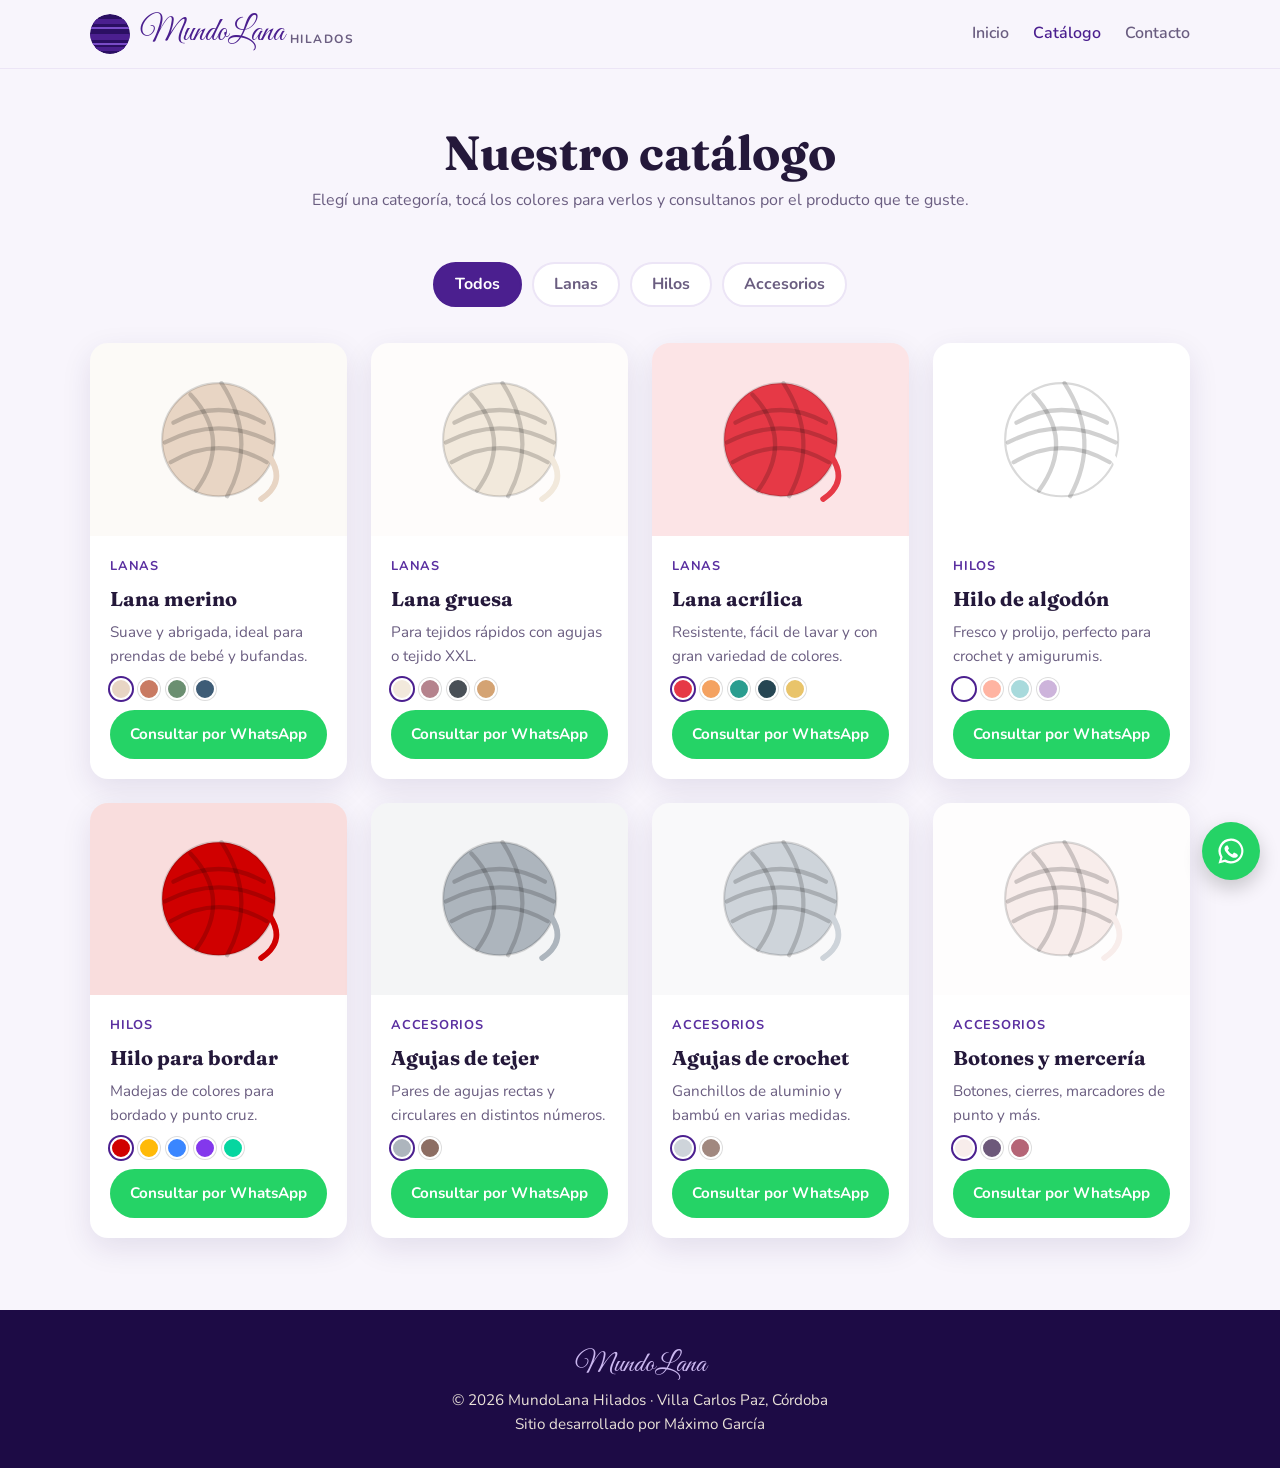
==== catalogo.html @ f8060773 "Sitio web de MundoLana Hilados: inicio y catálogo Co-Authored-By: Claude Opus 5.5 <noreply@anthropic" ====
<!DOCTYPE html>
<html lang="es">
<head>
  <meta charset="UTF-8">
  <meta name="viewport" content="width=device-width, initial-scale=1.0">
  <title>Catálogo | MundoLana Hilados</title>
  <meta name="description" content="Catálogo de hilados y accesorios de MundoLana Hilados, Villa Carlos Paz.">
  <link rel="preconnect" href="https://fonts.googleapis.com">
  <link rel="preconnect" href="https://fonts.gstatic.com" crossorigin>
  <link href="https://fonts.googleapis.com/css2?family=Fraunces:ital,wght@0,600;0,700;1,600&family=Great+Vibes&family=Nunito:wght@400;600;700&display=swap" rel="stylesheet">
  <link rel="stylesheet" href="css/styles.css">
</head>
<body>

  <header class="header">
    <div class="contenedor">
      <a href="index.html" class="logo">
        <svg class="logo-ovillo" viewBox="0 0 40 40" aria-hidden="true"><defs><clipPath id="c"><circle cx="20" cy="20" r="20"/></clipPath></defs><g clip-path="url(#c)"><rect width="40" height="40" fill="#2b0f63"/><rect y="5" width="40" height="5" fill="#4b1f8f"/><rect y="13" width="40" height="2" fill="#7a4cc8"/><rect y="20" width="40" height="6" fill="#4b1f8f"/><rect y="29" width="40" height="2" fill="#7a4cc8"/><rect y="33" width="40" height="4" fill="#4b1f8f"/></g></svg>
        MundoLana <small>Hilados</small>
      </a>
      <button class="menu-btn" aria-label="Abrir menú" aria-expanded="false">☰</button>
      <nav class="nav">
        <a href="index.html">Inicio</a>
        <a href="catalogo.html" class="activo">Catálogo</a>
        <a href="index.html#contacto">Contacto</a>
      </nav>
    </div>
  </header>

  <main class="contenedor">
    <section class="cabecera-pagina">
      <h1>Nuestro catálogo</h1>
      <p>Elegí una categoría, tocá los colores para verlos y consultanos por el producto que te guste.</p>
    </section>

    <div class="filtros" id="filtros"></div>
    <div class="productos" id="productos"></div>
  </main>

  <footer class="footer">
    <div class="contenedor">
      <p class="firma">MundoLana</p>
      <p>© <span id="anio"></span> MundoLana Hilados · Villa Carlos Paz, Córdoba</p>
      <p>Sitio desarrollado por Máximo García</p>
    </div>
  </footer>

  <a data-wsp class="wsp-flotante" aria-label="Escribir por WhatsApp">
    <svg viewBox="0 0 24 24"><path d="M12 2a10 10 0 0 0-8.6 15.1L2 22l5-1.3A10 10 0 1 0 12 2zm0 18.2a8.2 8.2 0 0 1-4.2-1.2l-.3-.2-3 .8.8-2.9-.2-.3A8.2 8.2 0 1 1 12 20.2zm4.5-6.1c-.2-.1-1.5-.7-1.7-.8-.2-.1-.4-.1-.6.1l-.8 1c-.1.2-.3.2-.5.1a6.7 6.7 0 0 1-3.3-2.9c-.3-.4.2-.4.7-1.4.1-.2 0-.3 0-.4l-.8-1.8c-.2-.5-.4-.4-.6-.4h-.5a1 1 0 0 0-.7.3 3 3 0 0 0-.9 2.2 5.2 5.2 0 0 0 1.1 2.7 11.8 11.8 0 0 0 4.5 4c1.7.7 2.3.8 3.2.6.5-.1 1.5-.6 1.7-1.2.2-.6.2-1.1.2-1.2-.1-.1-.3-.2-.5-.3z"/></svg>
  </a>

  <script src="js/config.js"></script>
  <script src="js/main.js"></script>
</body>
</html>
---- css/styles.css ----
:root {
  --crema: #f8f5fc;
  --crema-2: #ece5f6;
  --terracota: #4b1f8f;
  --terracota-osc: #33126b;
  --verde: #5a2fa0;
  --texto: #24183a;
  --texto-suave: #6a5d80;
  --blanco: #ffffff;
  --radio: 18px;
  --sombra: 0 10px 30px rgba(43, 18, 90, 0.10);
  --max: 1100px;
}

* { box-sizing: border-box; margin: 0; padding: 0; }

html { scroll-behavior: smooth; }

body {
  font-family: "Nunito", system-ui, sans-serif;
  background: var(--crema);
  color: var(--texto);
  line-height: 1.6;
}

h1, h2, h3 { font-family: "Fraunces", Georgia, serif; line-height: 1.15; }

a { color: inherit; text-decoration: none; }

.contenedor { width: min(var(--max), 100% - 32px); margin-inline: auto; }

/* ---------- Encabezado ---------- */
.header {
  position: sticky; top: 0; z-index: 10;
  background: rgba(248, 245, 252, 0.92);
  backdrop-filter: blur(8px);
  border-bottom: 1px solid var(--crema-2);
}
.header .contenedor { display: flex; align-items: center; justify-content: space-between; height: 68px; }
.logo { display: flex; align-items: center; gap: 10px; font-family: "Great Vibes", cursive; font-size: 2rem; color: var(--terracota); }
.logo small { font-family: "Nunito", sans-serif; font-size: .75rem; font-weight: 700; letter-spacing: .12em; text-transform: uppercase; color: var(--texto-suave); margin-left: -4px; align-self: flex-end; margin-bottom: 10px; }
.logo-ovillo { width: 40px; height: 40px; border-radius: 50%; }
.nav { display: flex; gap: 24px; }
.nav a { font-weight: 600; color: var(--texto-suave); transition: color .2s; }
.nav a:hover, .nav a.activo { color: var(--terracota); }

.menu-btn { display: none; background: none; border: 0; font-size: 1.6rem; cursor: pointer; color: var(--texto); }

/* ---------- Botones ---------- */
.btn {
  display: inline-flex; align-items: center; gap: 8px;
  padding: 12px 24px; border-radius: 999px; border: 2px solid transparent;
  font-weight: 700; font-size: 1rem; cursor: pointer; transition: transform .15s, background .2s;
}
.btn:hover { transform: translateY(-2px); }
.btn-principal { background: var(--terracota); color: var(--blanco); }
.btn-principal:hover { background: var(--terracota-osc); }
.btn-secundario { border-color: var(--texto); color: var(--texto); background: transparent; }
.btn-wsp { background: #25d366; color: #fff; }

/* ---------- Hero ---------- */
.hero { padding: 72px 0 56px; }
.hero .contenedor { display: grid; grid-template-columns: 1.1fr .9fr; gap: 48px; align-items: center; }
.etiqueta { display: inline-block; background: var(--crema-2); color: var(--terracota); font-weight: 700; padding: 6px 14px; border-radius: 999px; font-size: .85rem; margin-bottom: 18px; }
.hero h1 { font-size: clamp(2.3rem, 5vw, 3.6rem); margin-bottom: 18px; }
.hero h1 span { color: var(--terracota); font-style: italic; }
.hero p { font-size: 1.15rem; color: var(--texto-suave); margin-bottom: 28px; max-width: 520px; }
.hero-botones { display: flex; flex-wrap: wrap; gap: 12px; }
.hero-arte { position: relative; aspect-ratio: 1; }
.hero-arte svg { width: 100%; height: 100%; }

/* ---------- Secciones ---------- */
.seccion { padding: 64px 0; }
.seccion-alt { background: var(--crema-2); }
.titulo-seccion { text-align: center; margin-bottom: 40px; }
.titulo-seccion h2 { font-size: clamp(1.8rem, 3.5vw, 2.4rem); margin-bottom: 8px; }
.titulo-seccion p { color: var(--texto-suave); }

.grilla-3 { display: grid; grid-template-columns: repeat(3, 1fr); gap: 24px; }
.tarjeta { background: var(--blanco); border-radius: var(--radio); padding: 28px; box-shadow: var(--sombra); }
.tarjeta .icono { font-size: 2rem; margin-bottom: 12px; }
.tarjeta h3 { font-size: 1.3rem; margin-bottom: 8px; }
.tarjeta p { color: var(--texto-suave); }

/* ---------- Info de la tienda ---------- */
.info { display: grid; grid-template-columns: repeat(auto-fit, minmax(220px, 1fr)); gap: 20px; }
.info-item { background: var(--blanco); border-radius: var(--radio); padding: 24px; box-shadow: var(--sombra); }
.info-item strong { display: block; font-family: "Fraunces", serif; font-size: 1.1rem; margin-bottom: 4px; }
.info-item span, .info-item a { color: var(--texto-suave); }
.info-item a { text-decoration: underline; }

.cta { text-align: center; background: var(--verde); color: var(--blanco); border-radius: 28px; padding: 48px 24px; }
.cta h2 { font-size: clamp(1.7rem, 3.5vw, 2.3rem); margin-bottom: 10px; }
.cta p { opacity: .9; margin-bottom: 24px; }

/* ---------- Catálogo ---------- */
.cabecera-pagina { padding: 56px 0 24px; text-align: center; }
.cabecera-pagina h1 { font-size: clamp(2.2rem, 5vw, 3rem); margin-bottom: 8px; }
.cabecera-pagina p { color: var(--texto-suave); }

.filtros { display: flex; flex-wrap: wrap; justify-content: center; gap: 10px; margin: 24px 0 36px; }
.filtro {
  padding: 8px 20px; border-radius: 999px; border: 2px solid var(--crema-2);
  background: var(--blanco); font: inherit; font-weight: 700; color: var(--texto-suave); cursor: pointer;
}
.filtro.activo { background: var(--terracota); border-color: var(--terracota); color: var(--blanco); }

.productos { display: grid; grid-template-columns: repeat(auto-fill, minmax(240px, 1fr)); gap: 24px; padding-bottom: 72px; }
.producto { background: var(--blanco); border-radius: var(--radio); overflow: hidden; box-shadow: var(--sombra); display: flex; flex-direction: column; }
.producto-arte { aspect-ratio: 4 / 3; display: grid; place-items: center; }
.producto-arte svg { width: 55%; height: auto; }
.producto-cuerpo { padding: 20px; display: flex; flex-direction: column; gap: 10px; flex: 1; }
.producto-cat { font-size: .8rem; font-weight: 700; text-transform: uppercase; letter-spacing: .06em; color: var(--verde); }
.producto h3 { font-size: 1.25rem; }
.producto p { color: var(--texto-suave); font-size: .95rem; flex: 1; }
.colores { display: flex; gap: 6px; flex-wrap: wrap; }
.color { width: 22px; height: 22px; border-radius: 50%; border: 2px solid var(--blanco); box-shadow: 0 0 0 1px #ddd; cursor: pointer; }
.color.elegido { box-shadow: 0 0 0 2px var(--terracota); }
.producto .btn { justify-content: center; padding: 10px 18px; font-size: .95rem; }

/* ---------- Pie ---------- */
.footer { background: var(--texto); color: #e9e1d8; padding: 32px 0; text-align: center; font-size: .95rem; }
.footer a { text-decoration: underline; }

/* ---------- Botón flotante WhatsApp ---------- */
.wsp-flotante {
  position: fixed; right: 20px; bottom: 20px; width: 58px; height: 58px; border-radius: 50%;
  background: #25d366; display: grid; place-items: center; box-shadow: 0 8px 20px rgba(0,0,0,.2); z-index: 20;
}
.wsp-flotante svg { width: 30px; height: 30px; fill: #fff; }

.oculto { display: none !important; }

/* ---------- Celulares ---------- */
@media (max-width: 800px) {
  .hero .contenedor { grid-template-columns: 1fr; text-align: center; }
  .hero p { margin-inline: auto; }
  .hero-botones { justify-content: center; }
  .hero-arte { max-width: 300px; margin-inline: auto; }
  .grilla-3 { grid-template-columns: 1fr; }
  .menu-btn { display: block; }
  .nav {
    position: absolute; top: 68px; left: 0; right: 0; flex-direction: column; gap: 0;
    background: var(--crema); border-bottom: 1px solid var(--crema-2); display: none;
  }
  .nav.abierto { display: flex; }
  .nav a { padding: 14px 16px; }
}

/* ---------- Estilo MundoLana (rayas como el perfil de Instagram) ---------- */
.rayas {
  background: repeating-linear-gradient(180deg, #2b0f63 0 14px, #4b1f8f 14px 26px, #6a3cb8 26px 30px, #3a1679 30px 44px);
}
.hero h1 span { font-family: "Great Vibes", cursive; font-style: normal; font-size: 1.25em; font-weight: 400; }
.cta { background: none; position: relative; overflow: hidden; }
.cta::before { content: ""; position: absolute; inset: 0; z-index: -1; }
.cta.rayas { background: repeating-linear-gradient(180deg, #2b0f63 0 14px, #4b1f8f 14px 26px, #6a3cb8 26px 30px, #3a1679 30px 44px); }
.cta h2 { font-family: "Great Vibes", cursive; font-weight: 400; font-size: clamp(2.4rem, 5vw, 3.2rem); }
.footer { background: #1d0b45; }
.footer .firma { font-family: "Great Vibes", cursive; font-size: 1.8rem; color: #cbb8f0; }
.etiqueta { background: #e3d8f5; color: var(--terracota); }
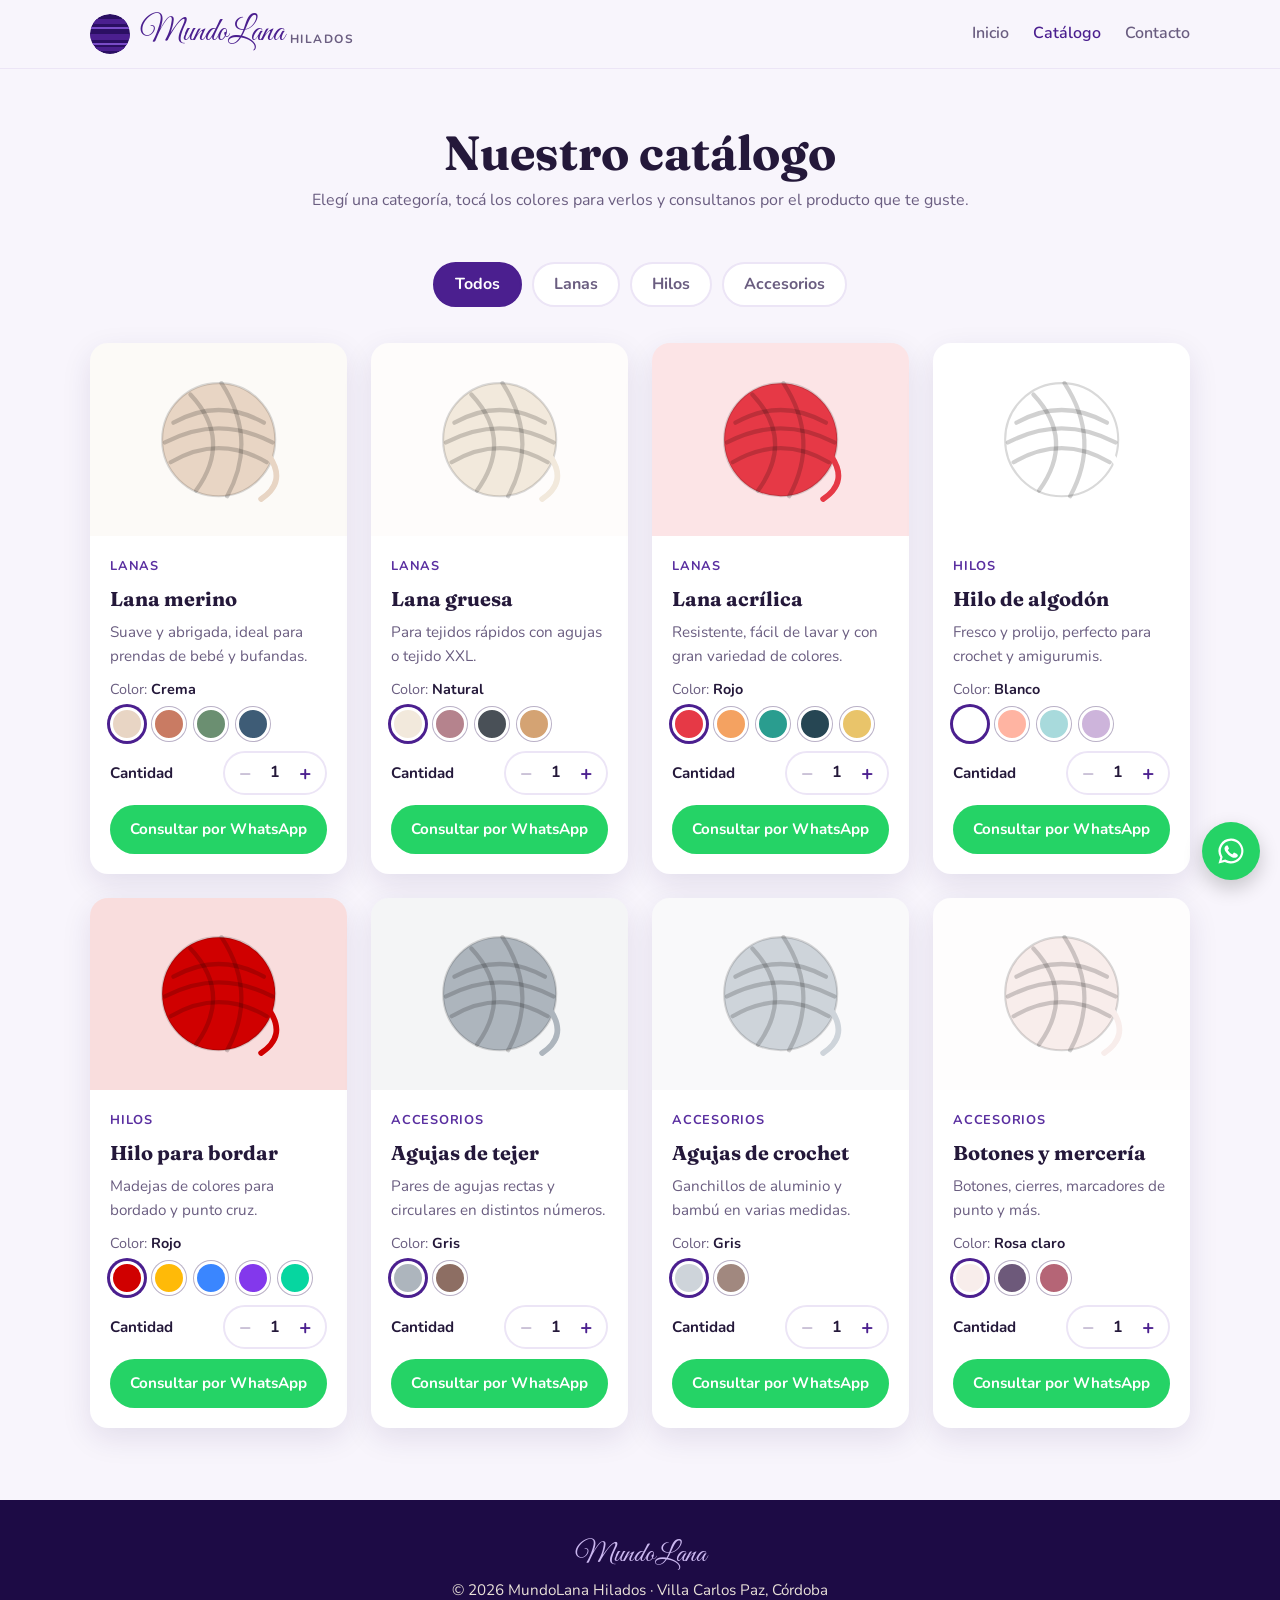
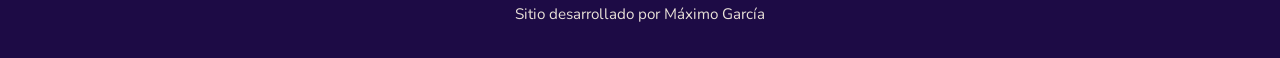
==== commit e6f07e06: "Tarea 1.4: vista previa al compartir, datos para Google y favicon Co-Authored-By: Claude Fable 5.2 <" ====
--- a/catalogo.html
+++ b/catalogo.html
@@ -4,7 +4,29 @@
   <meta charset="UTF-8">
   <meta name="viewport" content="width=device-width, initial-scale=1.0">
   <title>Catálogo | MundoLana Hilados</title>
-  <meta name="description" content="Catálogo de hilados y accesorios de MundoLana Hilados, Villa Carlos Paz.">
+  <meta name="description" content="Mirá las lanas, los hilos y los accesorios de MundoLana Hilados, elegí color y cantidad y consultanos por WhatsApp. Envíos a todo el país.">
+  <link rel="canonical" href="https://maximogarcia310-dot.github.io/Mundo-lana/catalogo.html">
+  <link rel="icon" href="img/favicon.svg" type="image/svg+xml">
+  <link rel="apple-touch-icon" href="img/icono-180.png">
+  <meta name="theme-color" content="#4b1f8f">
+
+  <!-- Vista previa al compartir el link (WhatsApp, Instagram, Facebook, X).
+       Estas etiquetas tienen que estar escritas acá porque WhatsApp no lee config.js.
+       COMPLETAR: si la web cambia de dirección, actualizar las direcciones que empiezan con https:// -->
+  <meta property="og:type" content="website">
+  <meta property="og:locale" content="es_AR">
+  <meta property="og:site_name" content="MundoLana Hilados">
+  <meta property="og:title" content="Catálogo | MundoLana Hilados">
+  <meta property="og:description" content="Mirá las lanas, los hilos y los accesorios de MundoLana Hilados, elegí color y cantidad y consultanos por WhatsApp. Envíos a todo el país.">
+  <meta property="og:url" content="https://maximogarcia310-dot.github.io/Mundo-lana/catalogo.html">
+  <meta property="og:image" content="https://maximogarcia310-dot.github.io/Mundo-lana/img/compartir.jpg">
+  <meta property="og:image:width" content="1200">
+  <meta property="og:image:height" content="630">
+  <meta property="og:image:alt" content="MundoLana Hilados: hilados y fantasías para tejer. Villa Carlos Paz, envíos a todo el país.">
+  <meta name="twitter:card" content="summary_large_image">
+  <meta name="twitter:title" content="Catálogo | MundoLana Hilados">
+  <meta name="twitter:description" content="Mirá las lanas, los hilos y los accesorios de MundoLana Hilados, elegí color y cantidad y consultanos por WhatsApp. Envíos a todo el país.">
+  <meta name="twitter:image" content="https://maximogarcia310-dot.github.io/Mundo-lana/img/compartir.jpg">
   <link rel="preconnect" href="https://fonts.googleapis.com">
   <link rel="preconnect" href="https://fonts.gstatic.com" crossorigin>
   <link href="https://fonts.googleapis.com/css2?family=Fraunces:ital,wght@0,600;0,700;1,600&family=Great+Vibes&family=Nunito:wght@400;600;700&display=swap" rel="stylesheet">
--- a/css/styles.css
+++ b/css/styles.css
@@ -113,9 +113,21 @@
 .producto-cat { font-size: .8rem; font-weight: 700; text-transform: uppercase; letter-spacing: .06em; color: var(--verde); }
 .producto h3 { font-size: 1.25rem; }
 .producto p { color: var(--texto-suave); font-size: .95rem; flex: 1; }
-.colores { display: flex; gap: 6px; flex-wrap: wrap; }
-.color { width: 22px; height: 22px; border-radius: 50%; border: 2px solid var(--blanco); box-shadow: 0 0 0 1px #ddd; cursor: pointer; }
-.color.elegido { box-shadow: 0 0 0 2px var(--terracota); }
+.producto-arte img { width: 100%; height: auto; aspect-ratio: 4 / 3; object-fit: cover; display: block; }
+.producto .color-nombre { font-size: .9rem; margin-bottom: 6px; }
+.color-nombre strong { color: var(--texto); }
+.colores { display: flex; gap: 8px; flex-wrap: wrap; }
+.color { width: 34px; height: 34px; border-radius: 50%; border: 3px solid var(--blanco); box-shadow: 0 0 0 1px #b9b0c6; cursor: pointer; }
+.color.elegido { box-shadow: 0 0 0 3px var(--terracota); }
+.cantidad { display: flex; align-items: center; justify-content: space-between; gap: 12px; }
+.cantidad-titulo { font-weight: 700; font-size: .95rem; }
+.cantidad-control { display: flex; align-items: center; border: 2px solid var(--crema-2); border-radius: 999px; }
+.cantidad-control button {
+  width: 40px; height: 40px; border: 0; border-radius: 50%; background: none;
+  font: inherit; font-size: 1.3rem; font-weight: 700; line-height: 1; color: var(--terracota); cursor: pointer;
+}
+.cantidad-control button:disabled { color: #c9c0d6; cursor: default; }
+.cantidad-control output { min-width: 2ch; text-align: center; font-weight: 700; }
 .producto .btn { justify-content: center; padding: 10px 18px; font-size: .95rem; }
 
 /* ---------- Pie ---------- */
@@ -130,6 +142,9 @@
 .wsp-flotante svg { width: 30px; height: 30px; fill: #fff; }
 
 .oculto { display: none !important; }
+
+/* Foco visible para quien navega con teclado */
+:focus-visible { outline: 3px solid #b48cf2; outline-offset: 2px; }
 
 /* ---------- Celulares ---------- */
 @media (max-width: 800px) {
